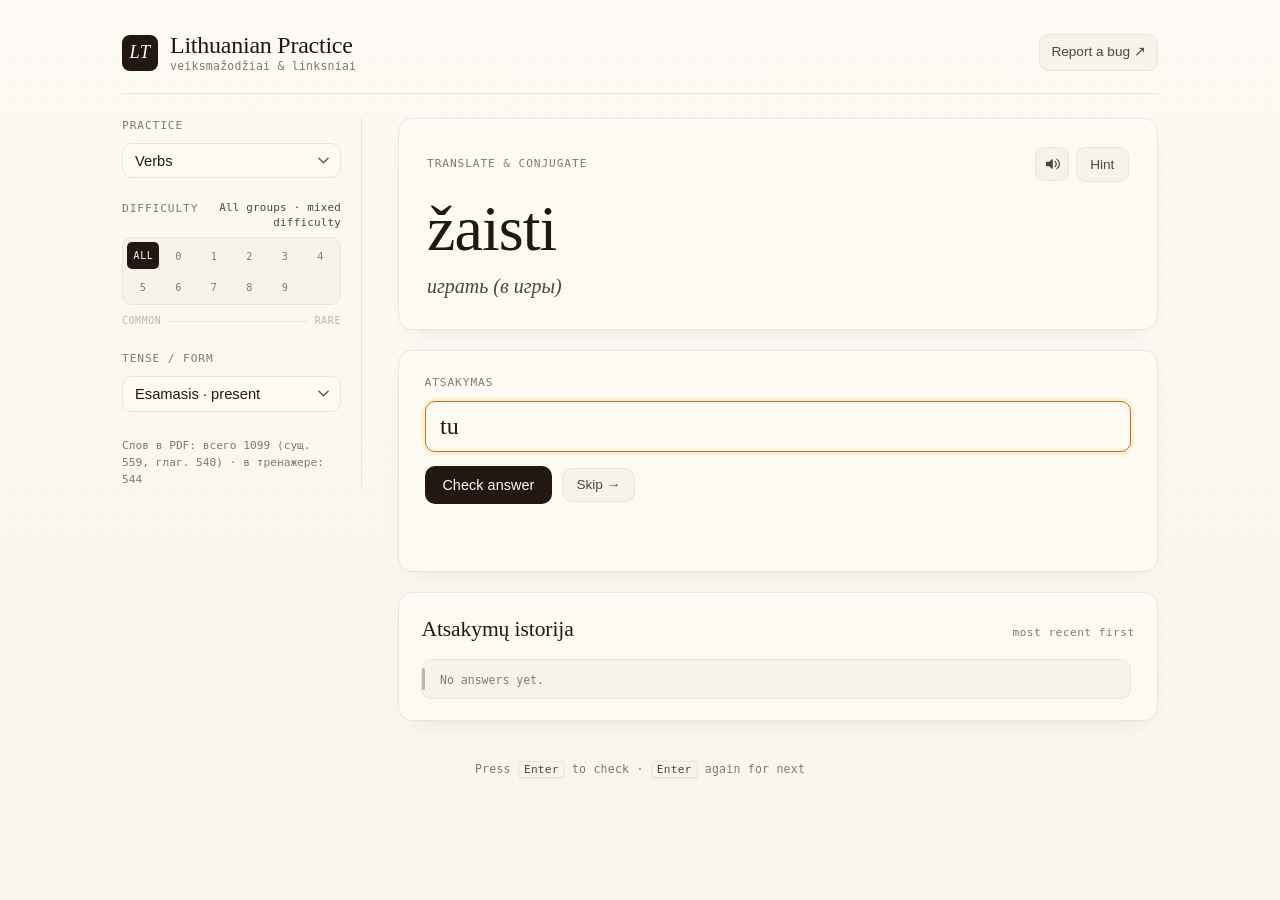
==== index.html @ 6d470cbd "Update versioning in index.html and enhance CSS layout: adjust grid properties, improve responsivene" ====
<!doctype html>
<html lang="en">
  <head>
    <meta charset="UTF-8" />
    <meta name="viewport" content="width=device-width, initial-scale=1.0" />
    <meta
      http-equiv="Content-Security-Policy"
      content="default-src 'self'; img-src 'self' data:; style-src 'self' https://fonts.googleapis.com; font-src https://fonts.gstatic.com data:; script-src 'self'; media-src 'self' https://translate.google.com https://translate.googleapis.com data: blob:; connect-src 'self' https://translate.google.com https://translate.googleapis.com; object-src 'none'; base-uri 'none'; frame-ancestors 'none';"
    />
    <meta http-equiv="Referrer-Policy" content="no-referrer" />
    <title>Lithuanian Practice</title>
    <link rel="preconnect" href="https://fonts.googleapis.com" />
    <link rel="preconnect" href="https://fonts.gstatic.com" crossorigin />
    <link
      href="https://fonts.googleapis.com/css2?family=Instrument+Serif:ital@0;1&family=Newsreader:ital,opsz,wght@0,6..72,400;0,6..72,500;1,6..72,400&family=Geist:wght@400;500;600;700&family=Geist+Mono:wght@400;500&display=swap"
      rel="stylesheet"
    />
    <link rel="stylesheet" href="styles.css?v=20260509h" />
  </head>
  <body>
    <div class="page">
      <header class="topbar">
        <div class="brand">
          <span class="brand-mark" aria-hidden="true">LT</span>
          <div class="brand-text">
            <span class="brand-title">Lithuanian Practice</span>
            <span class="brand-sub">veiksmažodžiai &amp; linksniai</span>
          </div>
        </div>
        <a
          class="ghost-link"
          href="https://github.com/ingakaspar/lithuanian-words-practice/issues/new"
          target="_blank"
          rel="noopener noreferrer"
          >Report a bug ↗</a
        >
      </header>

      <div class="layout">
        <aside class="sidebar" aria-label="Practice controls">
          <div class="control-group">
            <div class="eyebrow">Practice</div>
            <div class="seg" role="radiogroup" id="modeSeg">
              <select id="practiceMode" aria-label="Choose what to practice">
                <option value="verbs">Verbs</option>
                <option value="nouns">Nouns</option>
                <option value="pronouns">Pronouns</option>
                <option value="adjectives">Adjectives</option>
                <option value="adverbs">Adverbs</option>
                <option value="numerals">Numerals</option>
              </select>
            </div>
          </div>

          <div class="control-group freq-group">
            <div class="freq-head">
              <span class="eyebrow">Difficulty</span>
              <span id="freqHint" class="freq-hint">All groups</span>
            </div>
            <div
              id="freqChips"
              class="freq-chips"
              role="radiogroup"
              aria-label="Word frequency band"
            ></div>
            <select id="wordGroupSelect" class="visually-hidden" aria-hidden="true" tabindex="-1">
              <option value="all">All groups (0-900)</option>
            </select>
            <div class="freq-legend" aria-hidden="true">
              <span>common</span>
              <span class="freq-legend-rule"></span>
              <span>rare</span>
            </div>
          </div>

          <div id="verbControls" class="control-group">
            <label for="formSelect" class="eyebrow">Tense / form</label>
            <select id="formSelect">
              <option value="present">Esamasis · present</option>
              <option value="past">Būtasis · past</option>
              <option value="future">Būsimasis · future</option>
              <option value="usedTo">Būdavo · used to</option>
              <option value="conditional">Sąlyginis · conditional</option>
              <option value="imperative">Liepiamoji · imperative</option>
            </select>
          </div>

          <div id="nounControls" class="control-group">
            <label for="nounCaseSelect" class="eyebrow">Noun case</label>
            <select id="nounCaseSelect">
              <option value="random">All cases (random)</option>
              <option value="Genitive">Genitive · Ko? Kieno?</option>
              <option value="Dative">Dative · Kam?</option>
              <option value="Accusative">Accusative · Ką?</option>
              <option value="Instrumental">Instrumental · Kuo?</option>
              <option value="Locative">Locative · Kur?</option>
              <option value="Vocative">Vocative · Kreipinys</option>
            </select>
          </div>

          <p id="dataStats" class="stats"></p>
        </aside>

        <main class="study">
          <section class="card prompt-card" aria-live="polite">
            <div class="prompt-meta">
              <span class="eyebrow" id="promptKicker">Translate &amp; conjugate</span>
              <div class="prompt-actions">
                <button id="speakBtn" type="button" class="icon-btn" aria-label="Pronounce">
                  <svg viewBox="0 0 24 24" width="18" height="18" aria-hidden="true">
                    <path
                      d="M4 9v6h4l5 4V5L8 9H4z"
                      fill="currentColor"
                    />
                    <path
                      d="M16 8.5a4.5 4.5 0 0 1 0 7M18.5 5.5a8 8 0 0 1 0 13"
                      fill="none"
                      stroke="currentColor"
                      stroke-width="1.6"
                      stroke-linecap="round"
                    />
                  </svg>
                </button>
                <button id="hintBtn" type="button" class="ghost-btn">Hint</button>
              </div>
            </div>

            <h1 id="promptText" class="prompt-word">Kraunama…</h1>
            <p id="personText" class="prompt-translation"></p>
            <p id="nounMeta" class="prompt-context"></p>
          </section>

          <section class="card answer-card">
            <label for="answerInput" class="eyebrow">Atsakymas</label>
            <input
              id="answerInput"
              type="text"
              placeholder="Įrašyk formą"
              autocomplete="off"
              spellcheck="false"
            />
            <div class="answer-actions">
              <button id="checkBtn" type="button" class="primary-btn">Check answer</button>
              <button id="nextBtn" type="button" class="ghost-btn">Skip →</button>
            </div>
            <p id="resultText" class="result"></p>
          </section>

          <section class="card history-card">
            <header class="history-head">
              <h2>Atsakymų istorija</h2>
              <span class="history-hint">most recent first</span>
            </header>
            <div id="historyList" class="history-list" aria-live="polite"></div>
          </section>
        </main>
      </div>

      <footer class="footer">
        <span>Press <kbd>Enter</kbd> to check · <kbd>Enter</kbd> again for next</span>
      </footer>
    </div>

    <script src="app-config.js"></script>
    <script src="app.js?v=20260509f"></script>
    <script src="frequency-chips.js?v=20260509g"></script>
    <script src="tweaks.js?v=20260509b"></script>
  </body>
</html>
---- styles.css ----
/* ─────────────────────────────────────────────────────────────
   Lithuanian Practice — editorial redesign
   Palette: warm cream paper, deep ink, single amber accent.
   Type: Instrument Serif (display) · Geist (UI) · Geist Mono (meta)
   ───────────────────────────────────────────────────────────── */

* {
  box-sizing: border-box;
}

:root {
  --radius-lg: 14px;
  --radius-md: 10px;
  --radius-sm: 6px;
  --shadow-card: 0 1px 0 oklch(1 0 0 / 0.6) inset,
                 0 8px 24px -16px oklch(0.22 0.02 60 / 0.18);
  --font-ui:   "Geist", ui-sans-serif, -apple-system, "Segoe UI", sans-serif;
  --font-mono: "Geist Mono", ui-monospace, "SF Mono", Menlo, monospace;

  /* Default voice = editorial (Instrument Serif) */
  --font-display: "Instrument Serif", "Source Serif 4", Georgia, serif;
  --display-italic: italic;
  --display-weight: 400;
  --display-tracking: -0.015em;

  /* Default density = cozy */
  --d: 1;

  /* Default mood = cream */
  --paper:      oklch(0.985 0.008 85);
  --paper-2:    oklch(0.965 0.012 85);
  --paper-edge: oklch(0.92  0.012 80);
  --ink:        oklch(0.22  0.020 60);
  --ink-soft:   oklch(0.40  0.018 60);
  --ink-muted:  oklch(0.58  0.014 70);
  --ink-faint:  oklch(0.78  0.010 75);
  --amber:      oklch(0.62  0.135 55);
  --amber-ink:  oklch(0.42  0.110 50);
  --amber-wash: oklch(0.96  0.040 80);
  --clay:       oklch(0.55  0.130 30);
  --clay-wash:  oklch(0.96  0.035 35);
  --grain-dot:  oklch(0.22 0.02 60 / 0.025);
  --grain-bg-a: oklch(0.985 0.008 85);
  --grain-bg-b: oklch(0.97  0.012 80);
  --shadow-tone: oklch(0.22 0.02 60 / 0.18);
}

/* ── Mood variants ────────────────────────────────────────── */

[data-mood="midnight"] {
  --paper:      oklch(0.20  0.022 260);
  --paper-2:    oklch(0.24  0.024 260);
  --paper-edge: oklch(0.32  0.022 260);
  --ink:        oklch(0.96  0.015 85);
  --ink-soft:   oklch(0.80  0.012 85);
  --ink-muted:  oklch(0.62  0.012 80);
  --ink-faint:  oklch(0.44  0.014 260);
  --amber:      oklch(0.82  0.150 80);
  --amber-ink:  oklch(0.92  0.135 85);
  --amber-wash: oklch(0.30  0.060 80);
  --clay:       oklch(0.74  0.140 25);
  --clay-wash:  oklch(0.32  0.060 25);
  --grain-dot:  oklch(1 0 0 / 0.05);
  --grain-bg-a: oklch(0.18  0.022 260);
  --grain-bg-b: oklch(0.16  0.022 260);
  --shadow-tone: oklch(0 0 0 / 0.4);
  --shadow-card: 0 1px 0 oklch(1 0 0 / 0.04) inset,
                 0 12px 32px -16px oklch(0 0 0 / 0.5);
}

[data-mood="sage"] {
  --paper:      oklch(0.96  0.012 145);
  --paper-2:    oklch(0.94  0.018 145);
  --paper-edge: oklch(0.86  0.020 145);
  --ink:        oklch(0.26  0.025 145);
  --ink-soft:   oklch(0.42  0.022 145);
  --ink-muted:  oklch(0.55  0.018 145);
  --ink-faint:  oklch(0.74  0.014 145);
  --amber:      oklch(0.55  0.130 28);
  --amber-ink:  oklch(0.42  0.115 28);
  --amber-wash: oklch(0.93  0.040 28);
  --clay:       oklch(0.50  0.120 35);
  --clay-wash:  oklch(0.92  0.035 35);
  --grain-dot:  oklch(0.26 0.025 145 / 0.04);
  --grain-bg-a: oklch(0.96  0.012 145);
  --grain-bg-b: oklch(0.93  0.018 145);
}

/* ── Voice variants ───────────────────────────────────────── */

[data-voice="modernist"] {
  --font-display: "Geist", ui-sans-serif, sans-serif;
  --display-italic: normal;
  --display-weight: 600;
  --display-tracking: -0.04em;
}

[data-voice="antique"] {
  --font-display: "Newsreader", "Source Serif 4", Georgia, serif;
  --display-italic: italic;
  --display-weight: 500;
  --display-tracking: -0.005em;
}

/* ── Density variants ─────────────────────────────────────── */

[data-density="airy"]    { --d: 1.28; }
[data-density="cozy"]    { --d: 1; }
[data-density="compact"] { --d: 0.78; }

html, body {
  margin: 0;
  padding: 0;
}

body {
  min-height: 100vh;
  font-family: var(--font-ui);
  font-size: 16px;
  line-height: 1.5;
  color: var(--ink);
  background: var(--paper);
  /* subtle paper grain — radial dot wash, very low opacity */
  background-image:
    radial-gradient(var(--grain-dot) 1px, transparent 1px),
    linear-gradient(180deg, var(--grain-bg-a), var(--grain-bg-b));
  background-size: 18px 18px, 100% 100%;
  background-position: 0 0, 0 0;
  -webkit-font-smoothing: antialiased;
  text-rendering: optimizeLegibility;
}

.page {
  width: min(1100px, 100%);
  margin: 0 auto;
  padding: clamp(1.25rem, 2.5vw, 2.25rem) clamp(1rem, 3vw, 2rem) 3rem;
}

/* ── Topbar ───────────────────────────────────────────────── */

.topbar {
  display: flex;
  align-items: center;
  justify-content: space-between;
  gap: 1rem;
  padding-bottom: 1.25rem;
  margin-bottom: 1.5rem;
  border-bottom: 1px solid var(--paper-edge);
}

.brand {
  display: flex;
  align-items: center;
  gap: 0.75rem;
}

.brand-mark {
  width: 36px;
  height: 36px;
  display: grid;
  place-items: center;
  border-radius: 8px;
  background: var(--ink);
  color: var(--paper);
  font-family: var(--font-display);
  font-size: 1.15rem;
  font-style: italic;
  letter-spacing: 0.02em;
}

.brand-text {
  display: flex;
  flex-direction: column;
  line-height: 1.1;
}

.brand-title {
  font-family: var(--font-display);
  font-size: 1.5rem;
  letter-spacing: -0.01em;
  color: var(--ink);
}

.brand-sub {
  font-family: var(--font-mono);
  font-size: 0.72rem;
  color: var(--ink-muted);
  letter-spacing: 0.02em;
  margin-top: 2px;
}

.ghost-link {
  font-size: 0.85rem;
  color: var(--ink-soft);
  text-decoration: none;
  border: 1px solid var(--paper-edge);
  padding: 0.45rem 0.7rem;
  border-radius: var(--radius-md);
  background: var(--paper-2);
  transition: border-color 120ms ease, color 120ms ease, background 120ms ease;
}

.ghost-link:hover {
  color: var(--ink);
  border-color: var(--ink-faint);
  background: var(--paper);
}

/* ── Layout ───────────────────────────────────────────────── */

.layout {
  display: grid;
  grid-template-columns: minmax(0, 240px) minmax(0, 1fr);
  gap: calc(2.25rem * var(--d));
  align-items: start;
}

.sidebar {
  position: sticky;
  top: 1.25rem;
  display: grid;
  gap: calc(1.4rem * var(--d));
  padding-right: 1.25rem;
  border-right: 1px solid var(--paper-edge);
  min-width: 0;
  width: 100%;
  max-width: 100%;
  box-sizing: border-box;
  overflow-x: clip;
}

.study {
  display: grid;
  gap: calc(1.25rem * var(--d));
  min-width: 0;
}

/* ── Sidebar controls ─────────────────────────────────────── */

.control-group {
  display: grid;
  gap: 0.5rem;
  min-width: 0;
  max-width: 100%;
}

.eyebrow {
  font-family: var(--font-mono);
  font-size: 0.7rem;
  letter-spacing: 0.08em;
  text-transform: uppercase;
  color: var(--ink-muted);
  font-weight: 500;
}

#nounControls { display: none; }

select {
  appearance: none;
  -webkit-appearance: none;
  width: 100%;
  font-family: var(--font-ui);
  font-size: 0.92rem;
  color: var(--ink);
  background: var(--paper);
  border: 1px solid var(--paper-edge);
  border-radius: var(--radius-md);
  padding: 0.55rem 2rem 0.55rem 0.75rem;
  background-image: url("data:image/svg+xml;utf8,<svg xmlns='http://www.w3.org/2000/svg' viewBox='0 0 12 8' fill='none' stroke='%23645e54' stroke-width='1.6' stroke-linecap='round'><path d='M1 1.5l5 5 5-5'/></svg>");
  background-repeat: no-repeat;
  background-position: right 0.7rem center;
  background-size: 11px;
  transition: border-color 120ms ease, background-color 120ms ease;
}

select:hover { border-color: var(--ink-faint); }
select:focus {
  outline: none;
  border-color: var(--amber);
  box-shadow: 0 0 0 3px var(--amber-wash);
}

.stats {
  margin: 0.25rem 0 0;
  font-family: var(--font-mono);
  font-size: 0.7rem;
  line-height: 1.5;
  color: var(--ink-muted);
}

/* ── Frequency chip rail ──────────────────────────────────── */

.freq-group {
  gap: 0.45rem;
  min-width: 0;
  max-width: 100%;
}

.freq-head {
  display: flex;
  flex-wrap: wrap;
  justify-content: space-between;
  align-items: flex-start;
  gap: 0.35rem 0.5rem;
  min-width: 0;
}

.freq-hint {
  font-family: var(--font-mono);
  font-size: 0.68rem;
  color: var(--ink-soft);
  letter-spacing: 0.02em;
  text-align: right;
  flex: 1 1 8rem;
  min-width: 0;
  max-width: 100%;
  line-height: 1.35;
  white-space: normal;
}

.freq-chips {
  display: grid;
  /* 6 + 5 chips = two tidy rows for All + 0,100,…,900 */
  grid-template-columns: repeat(6, minmax(0, 1fr));
  gap: 4px;
  padding: 4px;
  max-width: 100%;
  box-sizing: border-box;
  background: var(--paper-2);
  border: 1px solid var(--paper-edge);
  border-radius: var(--radius-md);
}

.freq-chip {
  min-width: 0;
  max-width: 100%;
  font-family: var(--font-mono);
  font-size: 0.64rem;
  font-weight: 500;
  color: var(--ink-muted);
  background: transparent;
  border: 1px solid transparent;
  border-radius: 5px;
  padding: 0.4rem 0.12rem;
  text-align: center;
  cursor: pointer;
  transition: background 120ms ease, color 120ms ease;
  box-sizing: border-box;
}

.freq-chip:hover {
  color: var(--ink);
  background: var(--paper);
}

.freq-chip.active {
  background: var(--ink);
  color: var(--paper);
}

.freq-chip-all {
  padding-left: 0.35rem;
  padding-right: 0.35rem;
  font-size: 0.62rem;
  letter-spacing: 0.06em;
  text-transform: uppercase;
}

.freq-legend {
  display: grid;
  grid-template-columns: auto 1fr auto;
  align-items: center;
  gap: 0.5rem;
  margin-top: 2px;
  font-family: var(--font-mono);
  font-size: 0.62rem;
  letter-spacing: 0.06em;
  text-transform: uppercase;
  color: var(--ink-faint);
}

.freq-legend-rule {
  height: 1px;
  background: var(--paper-edge);
}

.visually-hidden {
  position: absolute !important;
  width: 1px; height: 1px;
  padding: 0; margin: -1px;
  overflow: hidden;
  clip: rect(0, 0, 0, 0);
  white-space: nowrap;
  border: 0;
}

/* ── Cards ────────────────────────────────────────────────── */

.card {
  background: var(--paper);
  border: 1px solid var(--paper-edge);
  border-radius: var(--radius-lg);
  padding: calc(1.5rem * var(--d)) calc(1.6rem * var(--d));
  box-shadow: var(--shadow-card);
}

/* ── Prompt card (the protagonist) ────────────────────────── */

.prompt-card {
  position: relative;
  padding: calc(1.75rem * var(--d)) calc(1.75rem * var(--d)) calc(1.85rem * var(--d));
}

.prompt-meta {
  display: flex;
  align-items: center;
  justify-content: space-between;
  gap: 1rem;
  margin-bottom: 0.85rem;
}

.prompt-actions {
  display: flex;
  align-items: center;
  gap: 0.4rem;
}

.prompt-word {
  font-family: var(--font-display);
  font-weight: var(--display-weight);
  font-size: clamp(2.4rem, calc(5.5vw * var(--d)), 4rem);
  line-height: 1.05;
  letter-spacing: var(--display-tracking);
  color: var(--ink);
  margin: 0;
  text-wrap: pretty;
  word-break: break-word;
}

[data-voice="antique"] .prompt-word { font-style: italic; }

.prompt-translation {
  margin: 0.65rem 0 0;
  font-family: var(--font-display);
  font-style: italic;
  font-size: 1.25rem;
  line-height: 1.35;
  color: var(--ink-soft);
}

.prompt-context {
  margin: 0.85rem 0 0;
  font-family: var(--font-mono);
  font-size: 0.78rem;
  line-height: 1.55;
  color: var(--ink-muted);
  white-space: pre-line;
  padding-top: 0.85rem;
  border-top: 1px dashed var(--paper-edge);
}

.prompt-context:empty {
  display: none;
}

/* ── Answer card ──────────────────────────────────────────── */

.answer-card {
  display: grid;
  gap: 0.7rem;
}

.answer-card label {
  margin-bottom: -0.15rem;
}

input[type="text"] {
  width: 100%;
  font-family: var(--font-display);
  font-size: 1.5rem;
  color: var(--ink);
  background: var(--paper-2);
  border: 1px solid var(--paper-edge);
  border-radius: var(--radius-md);
  padding: 0.7rem 0.9rem;
  transition: border-color 120ms ease, box-shadow 120ms ease, background 120ms ease;
}

input[type="text"]::placeholder {
  color: var(--ink-faint);
  font-style: italic;
}

input[type="text"]:focus {
  outline: none;
  border-color: var(--amber);
  background: var(--paper);
  box-shadow: 0 0 0 3px var(--amber-wash);
}

.answer-actions {
  display: flex;
  align-items: center;
  gap: 0.6rem;
  margin-top: 0.15rem;
}

/* ── Buttons ──────────────────────────────────────────────── */

button {
  font-family: var(--font-ui);
  font-size: 0.9rem;
  font-weight: 500;
  cursor: pointer;
  border: 1px solid transparent;
  border-radius: var(--radius-md);
  transition:
    background-color 120ms ease,
    border-color 120ms ease,
    color 120ms ease,
    transform 120ms ease;
}

button:active {
  transform: translateY(1px);
}

.primary-btn {
  background: var(--ink);
  color: var(--paper);
  padding: 0.62rem 1.05rem;
  letter-spacing: 0.005em;
}

.primary-btn:hover {
  background: oklch(0.32 0.025 60);
}

.ghost-btn {
  background: var(--paper-2);
  color: var(--ink-soft);
  border-color: var(--paper-edge);
  padding: 0.55rem 0.85rem;
  font-size: 0.85rem;
}

.ghost-btn:hover {
  color: var(--ink);
  border-color: var(--ink-faint);
  background: var(--paper);
}

.icon-btn {
  width: 34px;
  height: 34px;
  display: grid;
  place-items: center;
  background: var(--paper-2);
  color: var(--ink-soft);
  border: 1px solid var(--paper-edge);
  border-radius: var(--radius-md);
  padding: 0;
}

.icon-btn:hover {
  color: var(--amber-ink);
  border-color: var(--amber);
  background: var(--amber-wash);
}

/* ── Result line ──────────────────────────────────────────── */

.result {
  margin: 0.35rem 0 0;
  min-height: 1.4rem;
  font-size: 0.92rem;
  line-height: 1.5;
  font-family: var(--font-ui);
  font-weight: 500;
  color: var(--ink-muted);
}

.result:empty { display: none; }

.result.ok,
#resultText.ok {
  color: var(--amber-ink);
  background: var(--amber-wash);
  border-left: 3px solid var(--amber);
  padding: 0.65rem 0.85rem;
  border-radius: 0 var(--radius-md) var(--radius-md) 0;
}

.result.bad,
#resultText.bad {
  color: var(--clay);
  background: var(--clay-wash);
  border-left: 3px solid var(--clay);
  padding: 0.65rem 0.85rem;
  border-radius: 0 var(--radius-md) var(--radius-md) 0;
}

#resultText br + * { /* nothing — just a guard */ }

/* ── History ──────────────────────────────────────────────── */

.history-card {
  padding: 1.25rem 1.4rem 1.3rem;
}

.history-head {
  display: flex;
  align-items: baseline;
  justify-content: space-between;
  gap: 1rem;
  margin: 0 0 0.85rem;
  border: none;
  padding: 0;
}

.history-head h2 {
  margin: 0;
  font-family: var(--font-display);
  font-weight: 400;
  font-size: 1.35rem;
  color: var(--ink);
  letter-spacing: -0.005em;
}

.history-hint {
  font-family: var(--font-mono);
  font-size: 0.7rem;
  color: var(--ink-muted);
  letter-spacing: 0.04em;
}

.history-list {
  display: grid;
  gap: 0.5rem;
  max-height: 360px;
  overflow-y: auto;
  padding-right: 0.25rem;
}

.history-list::-webkit-scrollbar { width: 8px; }
.history-list::-webkit-scrollbar-thumb {
  background: var(--paper-edge);
  border-radius: 4px;
}

.history-item {
  position: relative;
  border: 1px solid var(--paper-edge);
  border-radius: var(--radius-md);
  padding: 0.6rem 0.75rem 0.6rem 1.1rem;
  background: var(--paper-2);
  font-size: 0.85rem;
  line-height: 1.4;
  color: var(--ink-soft);
}

.history-item::before {
  content: "";
  position: absolute;
  left: 0;
  top: 8px;
  bottom: 8px;
  width: 3px;
  border-radius: 3px;
  background: var(--ink-faint);
}

.history-item.correct::before { background: var(--amber); }
.history-item.wrong::before   { background: var(--clay); }

.history-item strong {
  font-family: var(--font-mono);
  font-size: 0.7rem;
  font-weight: 500;
  letter-spacing: 0.08em;
  color: var(--ink-muted);
  margin-right: 0.4rem;
}

.history-item.correct strong { color: var(--amber-ink); }
.history-item.wrong   strong { color: var(--clay); }

.history-item .meta {
  color: var(--ink-muted);
  margin-top: 2px;
  font-family: var(--font-mono);
  font-size: 0.72rem;
}

/* ── Footer ───────────────────────────────────────────────── */

.footer {
  margin-top: 2.5rem;
  text-align: center;
  font-family: var(--font-mono);
  font-size: 0.72rem;
  color: var(--ink-muted);
  letter-spacing: 0.02em;
}

.footer kbd {
  font-family: var(--font-mono);
  font-size: 0.7rem;
  background: var(--paper-2);
  border: 1px solid var(--paper-edge);
  border-bottom-width: 2px;
  border-radius: 4px;
  padding: 1px 5px;
  color: var(--ink-soft);
}

/* ── Tweaks panel ─────────────────────────────────────────── */

.tweaks-panel {
  position: fixed;
  bottom: 1rem;
  right: 1rem;
  width: 300px;
  background: var(--paper);
  border: 1px solid var(--paper-edge);
  border-radius: var(--radius-lg);
  box-shadow: 0 24px 60px -24px var(--shadow-tone),
              0 1px 0 oklch(1 0 0 / 0.5) inset;
  z-index: 60;
  overflow: hidden;
  font-family: var(--font-ui);
  color: var(--ink);
}

.tweaks-panel[hidden] { display: none; }

.tweaks-head {
  display: flex;
  align-items: center;
  justify-content: space-between;
  padding: 0.7rem 0.95rem;
  border-bottom: 1px solid var(--paper-edge);
  background: var(--paper-2);
}

.tweaks-titlewrap { display: flex; flex-direction: column; line-height: 1.1; gap: 1px; }
.tweaks-title {
  font-family: var(--font-display);
  font-style: var(--display-italic);
  font-size: 1.2rem;
  letter-spacing: -0.005em;
}
.tweaks-eyebrow {
  font-family: var(--font-mono);
  font-size: 0.65rem;
  text-transform: uppercase;
  letter-spacing: 0.08em;
  color: var(--ink-muted);
}

.tweaks-close {
  background: transparent;
  border: none;
  color: var(--ink-muted);
  font-size: 1.4rem;
  line-height: 1;
  cursor: pointer;
  padding: 0 0.35rem;
  border-radius: 6px;
}
.tweaks-close:hover { color: var(--ink); background: var(--paper); }

.tweaks-body {
  padding: 0.9rem;
  display: grid;
  gap: 0.95rem;
}

.tweaks-section { display: grid; gap: 0.4rem; }

.tweaks-section-head {
  display: flex;
  align-items: baseline;
  justify-content: space-between;
  gap: 0.5rem;
}
.tweaks-label {
  font-family: var(--font-mono);
  font-size: 0.7rem;
  letter-spacing: 0.08em;
  text-transform: uppercase;
  color: var(--ink-muted);
  font-weight: 500;
}
.tweaks-sub {
  font-family: var(--font-mono);
  font-size: 0.62rem;
  letter-spacing: 0.04em;
  color: var(--ink-faint);
}

.tweaks-row {
  display: grid;
  grid-template-columns: 1fr 1fr 1fr;
  gap: 4px;
  padding: 4px;
  background: var(--paper-2);
  border: 1px solid var(--paper-edge);
  border-radius: 9px;
}

.tweaks-opt {
  background: transparent;
  border: 1px solid transparent;
  border-radius: 6px;
  padding: 0.55rem 0.35rem;
  cursor: pointer;
  display: grid;
  justify-items: center;
  gap: 5px;
  color: var(--ink-soft);
  transition: background 120ms ease, color 120ms ease;
}
.tweaks-opt:hover { background: var(--paper); color: var(--ink); }
.tweaks-opt.active { background: var(--ink); color: var(--paper); }
.tweaks-opt.active .lbl { color: var(--paper); }

.tweaks-opt .sw {
  width: 18px; height: 18px;
  border-radius: 50%;
  border: 1px solid oklch(0 0 0 / 0.08);
  display: block;
}
.tweaks-opt .preview {
  font-size: 1.15rem;
  line-height: 1;
  display: block;
  height: 18px;
}
.tweaks-opt .ico {
  font-family: var(--font-mono);
  font-size: 0.95rem;
  line-height: 1;
  height: 18px;
  display: block;
}
.tweaks-opt .lbl {
  font-size: 0.72rem;
  font-weight: 500;
  letter-spacing: 0.01em;
  color: var(--ink-muted);
}
.tweaks-opt:hover .lbl { color: var(--ink); }

@media (max-width: 520px) {
  .tweaks-panel { left: 1rem; right: 1rem; width: auto; }
}

/* ── Responsive ───────────────────────────────────────────── */

@media (max-width: 860px) {
  .layout {
    grid-template-columns: 1fr;
    gap: 1.5rem;
  }
  .sidebar {
    position: static;
    grid-template-columns: 1fr 1fr;
    grid-auto-flow: row;
    display: grid;
    padding-right: 0;
    border-right: none;
    border-bottom: 1px solid var(--paper-edge);
    padding-bottom: 1.25rem;
  }
  .stats { grid-column: 1 / -1; }
  .prompt-word { font-size: clamp(2.2rem, 9vw, 3rem); }
}

@media (max-width: 520px) {
  .sidebar { grid-template-columns: 1fr; }
  .topbar { flex-wrap: wrap; gap: 0.75rem; }
  .card { padding: 1.25rem 1.15rem; }
  .prompt-card { padding: 1.4rem 1.25rem 1.5rem; }
  .answer-actions { flex-wrap: wrap; }
}
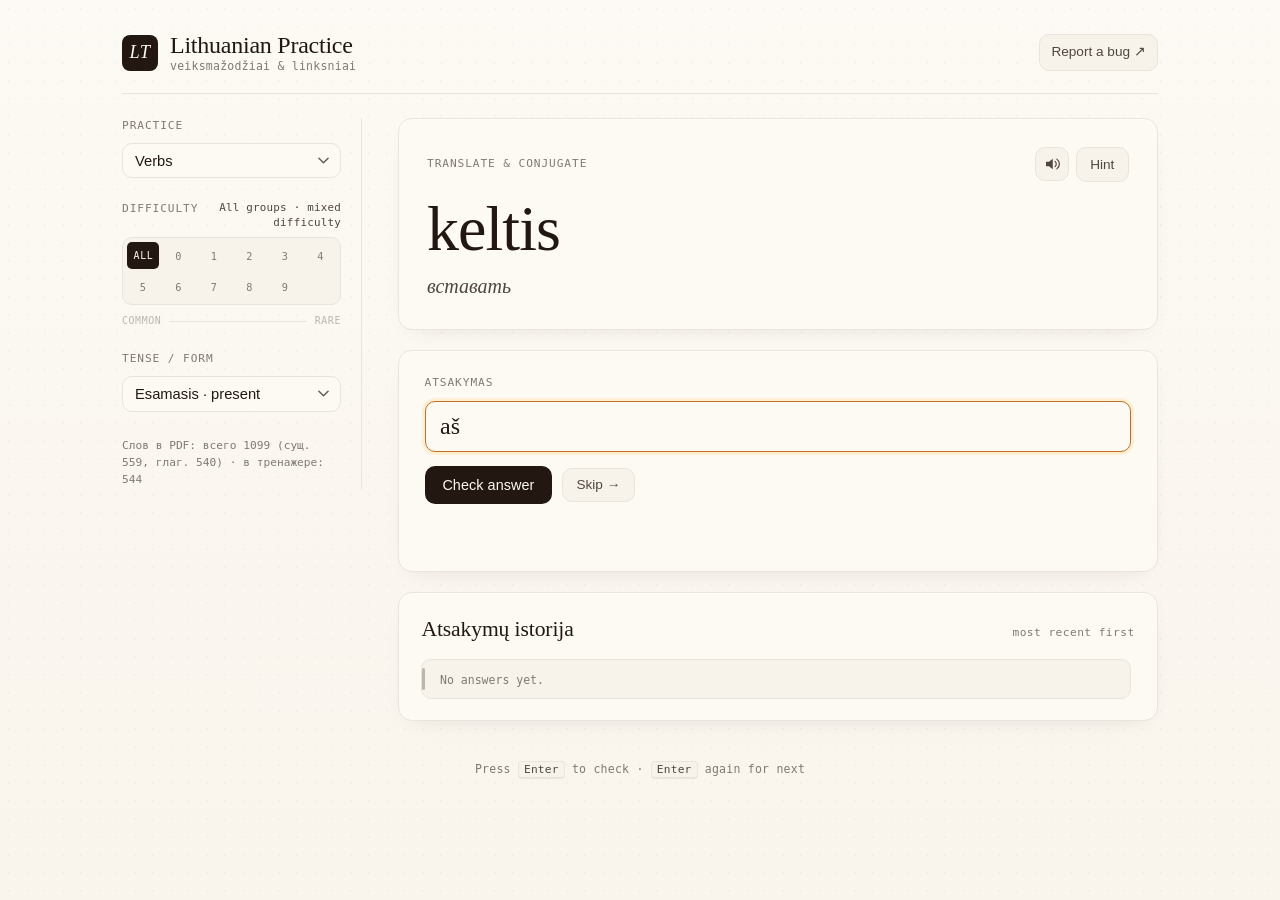
==== commit 4d3f155e: "Implement check button functionality: replace direct answer checking with a new handler that checks " ====
--- a/index.html
+++ b/index.html
@@ -162,7 +162,7 @@
     </div>
 
     <script src="app-config.js"></script>
-    <script src="app.js?v=20260509f"></script>
+    <script src="app.js?v=20260509i"></script>
     <script src="frequency-chips.js?v=20260509g"></script>
     <script src="tweaks.js?v=20260509b"></script>
   </body>
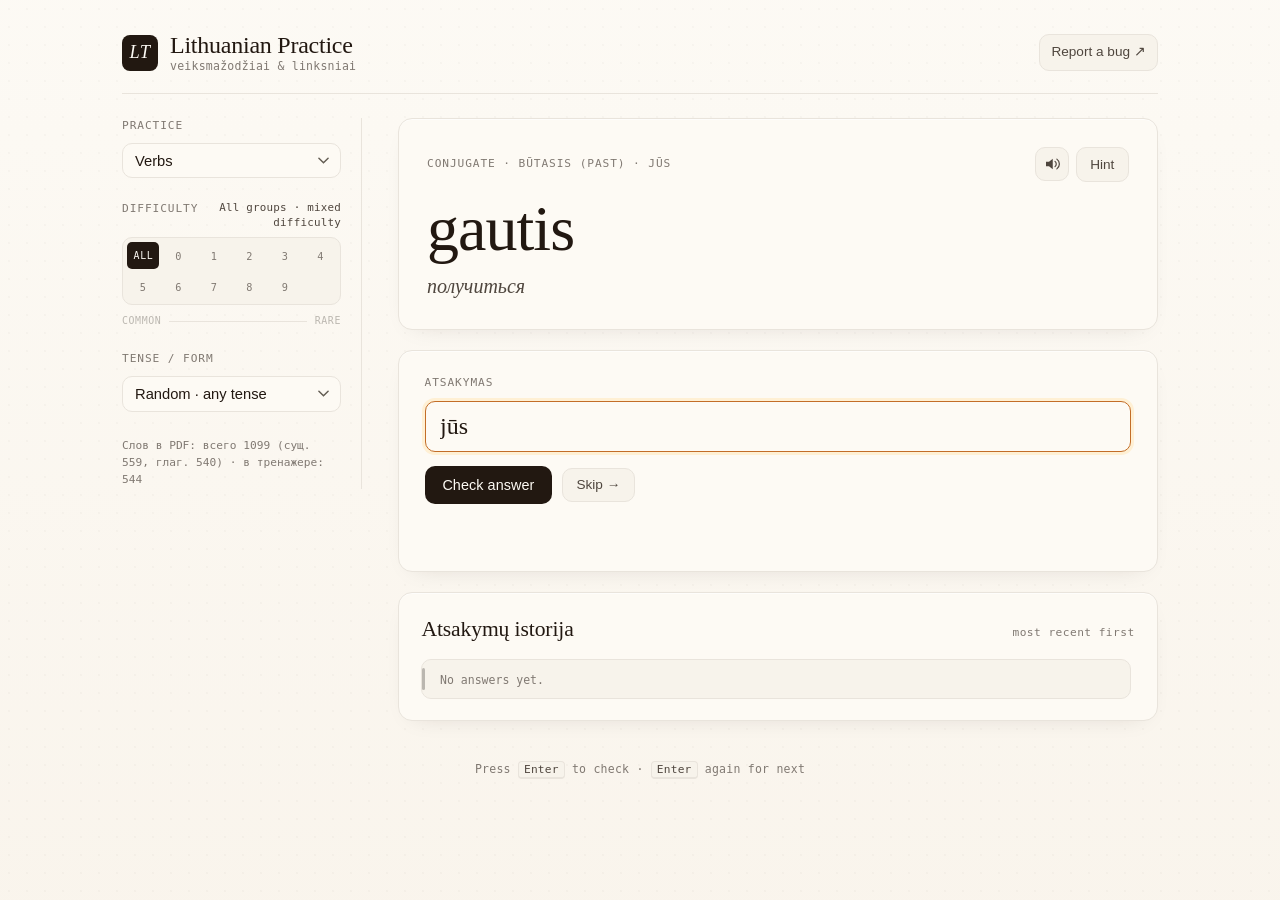
==== commit 7c147c48: "Enhance verb and noun question functionality: Introduce a prompt kicker for displaying current task " ====
--- a/index.html
+++ b/index.html
@@ -76,6 +76,7 @@
           <div id="verbControls" class="control-group">
             <label for="formSelect" class="eyebrow">Tense / form</label>
             <select id="formSelect">
+              <option value="random">Random · any tense</option>
               <option value="present">Esamasis · present</option>
               <option value="past">Būtasis · past</option>
               <option value="future">Būsimasis · future</option>
@@ -162,7 +163,7 @@
     </div>
 
     <script src="app-config.js"></script>
-    <script src="app.js?v=20260509i"></script>
+    <script src="app.js?v=20260509j"></script>
     <script src="frequency-chips.js?v=20260509g"></script>
     <script src="tweaks.js?v=20260509b"></script>
   </body>
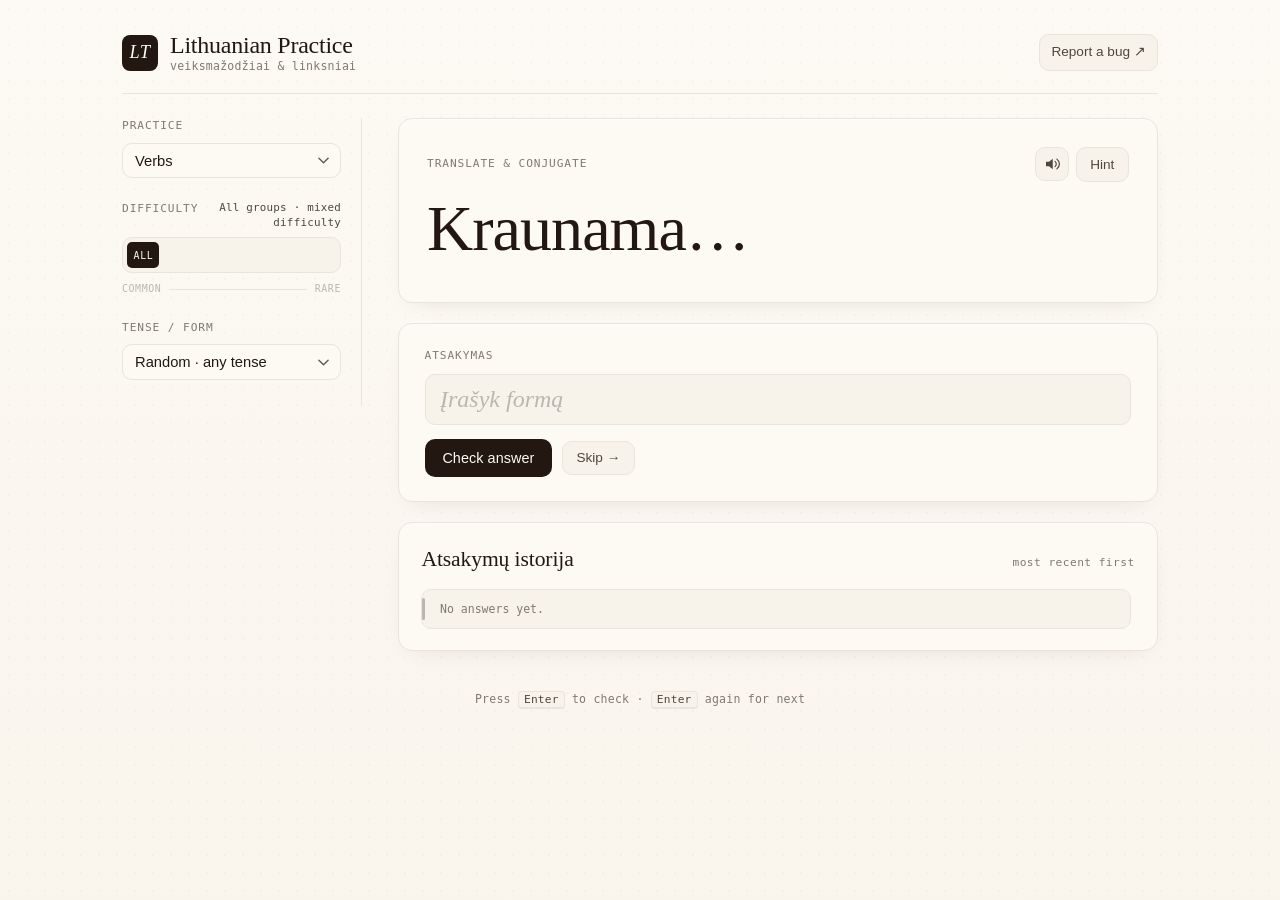
==== commit 96918bc7: "Add answer drill metadata display for verb and noun questions: Introduce new functions to render con" ====
--- a/index.html
+++ b/index.html
@@ -15,7 +15,7 @@
       href="https://fonts.googleapis.com/css2?family=Instrument+Serif:ital@0;1&family=Newsreader:ital,opsz,wght@0,6..72,400;0,6..72,500;1,6..72,400&family=Geist:wght@400;500;600;700&family=Geist+Mono:wght@400;500&display=swap"
       rel="stylesheet"
     />
-    <link rel="stylesheet" href="styles.css?v=20260509h" />
+    <link rel="stylesheet" href="styles.css?v=20260509i" />
   </head>
   <body>
     <div class="page">
@@ -133,6 +133,7 @@
 
           <section class="card answer-card">
             <label for="answerInput" class="eyebrow">Atsakymas</label>
+            <p id="answerDrillMeta" class="answer-drill-meta"></p>
             <input
               id="answerInput"
               type="text"
@@ -163,7 +164,7 @@
     </div>
 
     <script src="app-config.js"></script>
-    <script src="app.js?v=20260509j"></script>
+    <script src="app.js?v=20260509l"></script>
     <script src="frequency-chips.js?v=20260509g"></script>
     <script src="tweaks.js?v=20260509b"></script>
   </body>
--- a/styles.css
+++ b/styles.css
@@ -474,6 +474,40 @@
   margin-bottom: -0.15rem;
 }
 
+.answer-drill-meta {
+  margin: -0.1rem 0 0;
+  font-family: var(--font-ui);
+  font-size: 0.88rem;
+  line-height: 1.45;
+  letter-spacing: 0.01em;
+}
+
+.answer-drill-meta:empty {
+  display: none;
+}
+
+.answer-drill-tense {
+  color: var(--ink-muted);
+  font-weight: 500;
+}
+
+.answer-drill-person {
+  color: var(--ink-faint);
+  font-weight: 500;
+}
+
+.answer-drill-lemma {
+  color: var(--ink-faint);
+  font-style: var(--display-italic);
+  font-family: var(--font-display);
+  font-weight: var(--display-weight);
+}
+
+.answer-drill-sep {
+  color: var(--ink-faint);
+  opacity: 0.45;
+}
+
 input[type="text"] {
   width: 100%;
   font-family: var(--font-display);
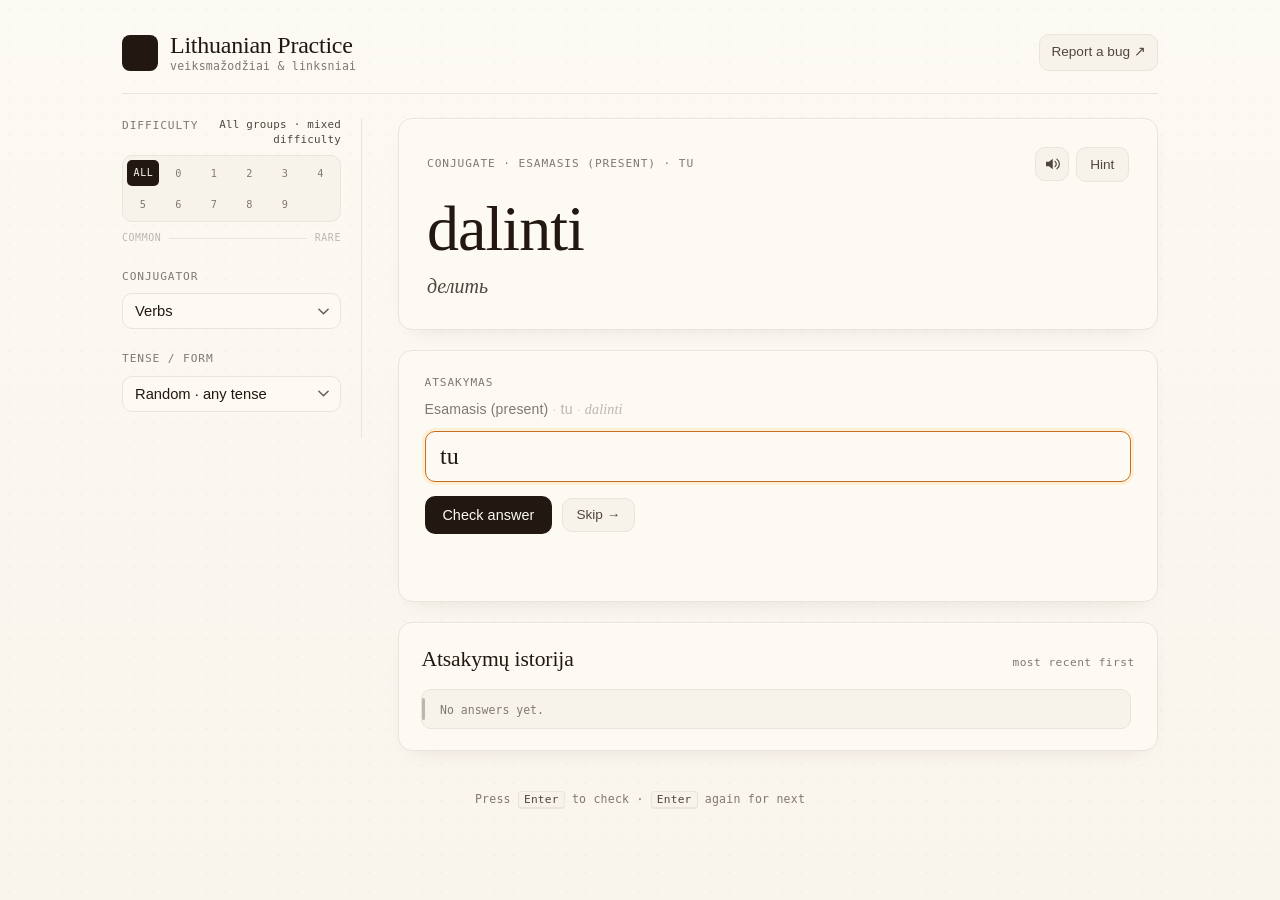
==== commit 278435ad: "Refactor group selection functionality in Lithuanian practice app: Update getSelectedGroup to getSel" ====
--- a/index.html
+++ b/index.html
@@ -12,16 +12,16 @@
     <link rel="preconnect" href="https://fonts.googleapis.com" />
     <link rel="preconnect" href="https://fonts.gstatic.com" crossorigin />
     <link
-      href="https://fonts.googleapis.com/css2?family=Instrument+Serif:ital@0;1&family=Newsreader:ital,opsz,wght@0,6..72,400;0,6..72,500;1,6..72,400&family=Geist:wght@400;500;600;700&family=Geist+Mono:wght@400;500&display=swap"
+      href="https://fonts.googleapis.com/css2?family=Spectral:ital,wght@0,400;0,500;0,600;1,400;1,500&family=DM+Serif+Display:ital@0;1&family=Bricolage+Grotesque:opsz,wght@10..48,400;10..48,500;10..48,600;10..48,700&family=IBM+Plex+Sans:wght@400;500;600&family=JetBrains+Mono:wght@400;500;600&display=swap"
       rel="stylesheet"
     />
-    <link rel="stylesheet" href="styles.css?v=20260509i" />
+    <link rel="stylesheet" href="styles.css?v=20260511a" />
   </head>
   <body>
     <div class="page">
       <header class="topbar">
         <div class="brand">
-          <span class="brand-mark" aria-hidden="true">LT</span>
+          <span class="brand-mark" role="img" aria-label="Lithuanian flag"><span></span><span></span><span></span></span>
           <div class="brand-text">
             <span class="brand-title">Lithuanian Practice</span>
             <span class="brand-sub">veiksmažodžiai &amp; linksniai</span>
@@ -38,8 +38,30 @@
 
       <div class="layout">
         <aside class="sidebar" aria-label="Practice controls">
+          <div class="control-group freq-group">
+            <div class="freq-head">
+              <span class="eyebrow">Difficulty</span>
+              <span id="freqHint" class="freq-hint">All groups</span>
+            </div>
+            <div
+              id="freqChips"
+              class="freq-chips"
+              role="group"
+              aria-label="Word frequency band"
+              data-all="true"
+            ></div>
+            <select id="wordGroupSelect" class="visually-hidden" aria-hidden="true" tabindex="-1" multiple>
+              <option value="all" selected>All groups (0-900)</option>
+            </select>
+            <div class="freq-legend" aria-hidden="true">
+              <span>common</span>
+              <span class="freq-legend-rule"></span>
+              <span>rare</span>
+            </div>
+          </div>
+
           <div class="control-group">
-            <div class="eyebrow">Practice</div>
+            <div class="eyebrow">Conjugator</div>
             <div class="seg" role="radiogroup" id="modeSeg">
               <select id="practiceMode" aria-label="Choose what to practice">
                 <option value="verbs">Verbs</option>
@@ -49,27 +71,6 @@
                 <option value="adverbs">Adverbs</option>
                 <option value="numerals">Numerals</option>
               </select>
-            </div>
-          </div>
-
-          <div class="control-group freq-group">
-            <div class="freq-head">
-              <span class="eyebrow">Difficulty</span>
-              <span id="freqHint" class="freq-hint">All groups</span>
-            </div>
-            <div
-              id="freqChips"
-              class="freq-chips"
-              role="radiogroup"
-              aria-label="Word frequency band"
-            ></div>
-            <select id="wordGroupSelect" class="visually-hidden" aria-hidden="true" tabindex="-1">
-              <option value="all">All groups (0-900)</option>
-            </select>
-            <div class="freq-legend" aria-hidden="true">
-              <span>common</span>
-              <span class="freq-legend-rule"></span>
-              <span>rare</span>
             </div>
           </div>
 
@@ -164,8 +165,8 @@
     </div>
 
     <script src="app-config.js"></script>
-    <script src="app.js?v=20260509l"></script>
-    <script src="frequency-chips.js?v=20260509g"></script>
-    <script src="tweaks.js?v=20260509b"></script>
+    <script src="app.js?v=20260511a"></script>
+    <script src="frequency-chips.js?v=20260511a"></script>
+    <script src="tweaks.js?v=20260511a"></script>
   </body>
 </html>
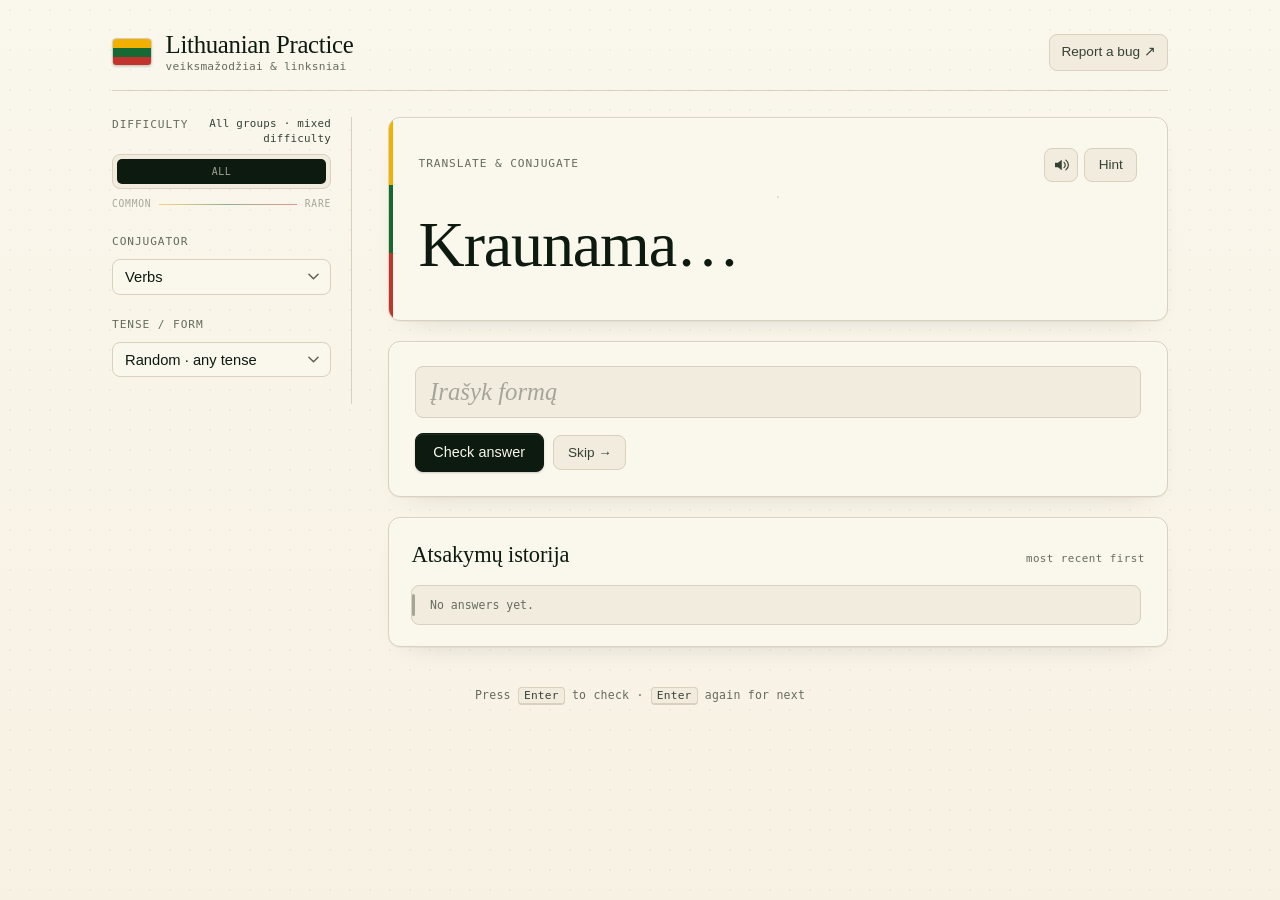
==== commit 9d8f2495: "Add .gitignore and implement pronouns functionality: Create .gitignore to exclude unnecessary files," ====
--- a/index.html
+++ b/index.html
@@ -5,7 +5,7 @@
     <meta name="viewport" content="width=device-width, initial-scale=1.0" />
     <meta
       http-equiv="Content-Security-Policy"
-      content="default-src 'self'; img-src 'self' data:; style-src 'self' https://fonts.googleapis.com; font-src https://fonts.gstatic.com data:; script-src 'self'; media-src 'self' https://translate.google.com https://translate.googleapis.com data: blob:; connect-src 'self' https://translate.google.com https://translate.googleapis.com; object-src 'none'; base-uri 'none'; frame-ancestors 'none';"
+      content="default-src 'self'; img-src 'self' data: https:; style-src 'self' https://fonts.googleapis.com; font-src https://fonts.gstatic.com data:; script-src 'self'; media-src 'self' https://translate.google.com https://translate.googleapis.com data: blob:; connect-src 'self' https://translate.google.com https://translate.googleapis.com https://www.googleapis.com https://commons.wikimedia.org; object-src 'none'; base-uri 'none'; frame-ancestors 'none';"
     />
     <meta http-equiv="Referrer-Policy" content="no-referrer" />
     <title>Lithuanian Practice</title>
@@ -15,7 +15,7 @@
       href="https://fonts.googleapis.com/css2?family=Spectral:ital,wght@0,400;0,500;0,600;1,400;1,500&family=DM+Serif+Display:ital@0;1&family=Bricolage+Grotesque:opsz,wght@10..48,400;10..48,500;10..48,600;10..48,700&family=IBM+Plex+Sans:wght@400;500;600&family=JetBrains+Mono:wght@400;500;600&display=swap"
       rel="stylesheet"
     />
-    <link rel="stylesheet" href="styles.css?v=20260511a" />
+    <link rel="stylesheet" href="styles.css?v=20260513b" />
   </head>
   <body>
     <div class="page">
@@ -66,7 +66,7 @@
               <select id="practiceMode" aria-label="Choose what to practice">
                 <option value="verbs">Verbs</option>
                 <option value="nouns">Nouns</option>
-                <option value="pronouns">Pronouns</option>
+                <option value="pronouns">Pronouns · Местоимения</option>
                 <option value="adjectives">Adjectives</option>
                 <option value="adverbs">Adverbs</option>
                 <option value="numerals">Numerals</option>
@@ -127,21 +127,27 @@
               </div>
             </div>
 
+            <figure id="wordImageWrap" class="word-image-wrap" hidden>
+              <img id="wordImage" alt="" decoding="async" loading="lazy" />
+            </figure>
+
             <h1 id="promptText" class="prompt-word">Kraunama…</h1>
             <p id="personText" class="prompt-translation"></p>
             <p id="nounMeta" class="prompt-context"></p>
           </section>
 
           <section class="card answer-card">
-            <label for="answerInput" class="eyebrow">Atsakymas</label>
-            <p id="answerDrillMeta" class="answer-drill-meta"></p>
-            <input
-              id="answerInput"
-              type="text"
-              placeholder="Įrašyk formą"
-              autocomplete="off"
-              spellcheck="false"
-            />
+            <div class="answer-field" id="answerField" role="group" aria-label="Answer">
+              <span id="answerNumTag" class="answer-num-tag" hidden aria-hidden="true"></span>
+              <input
+                id="answerInput"
+                type="text"
+                placeholder="Įrašyk formą"
+                aria-label="Answer"
+                autocomplete="off"
+                spellcheck="false"
+              />
+            </div>
             <div class="answer-actions">
               <button id="checkBtn" type="button" class="primary-btn">Check answer</button>
               <button id="nextBtn" type="button" class="ghost-btn">Skip →</button>
@@ -165,7 +171,7 @@
     </div>
 
     <script src="app-config.js"></script>
-    <script src="app.js?v=20260511a"></script>
+    <script src="app.js?v=20260513b"></script>
     <script src="frequency-chips.js?v=20260511a"></script>
     <script src="tweaks.js?v=20260511a"></script>
   </body>
--- a/styles.css
+++ b/styles.css
@@ -1,6 +1,8 @@
 /* ─────────────────────────────────────────────────────────────
-   Lithuanian Practice — editorial redesign
-   Palette: warm cream paper, deep ink, single amber accent.
+   Lithuanian Practice — Vilnius edition
+   Inspired by the Lithuanian flag: saffron · forest · crimson.
+   Palette: warm bone paper, deep forest-ink, saffron primary,
+            crimson for errors, forest green for correctness.
    Type: Instrument Serif (display) · Geist (UI) · Geist Mono (meta)
    ───────────────────────────────────────────────────────────── */
 
@@ -9,104 +11,118 @@
 }
 
 :root {
-  --radius-lg: 14px;
-  --radius-md: 10px;
-  --radius-sm: 6px;
+  --radius-lg: 12px;
+  --radius-md: 8px;
+  --radius-sm: 4px;
   --shadow-card: 0 1px 0 oklch(1 0 0 / 0.6) inset,
-                 0 8px 24px -16px oklch(0.22 0.02 60 / 0.18);
-  --font-ui:   "Geist", ui-sans-serif, -apple-system, "Segoe UI", sans-serif;
-  --font-mono: "Geist Mono", ui-monospace, "SF Mono", Menlo, monospace;
-
-  /* Default voice = editorial (Instrument Serif) */
-  --font-display: "Instrument Serif", "Source Serif 4", Georgia, serif;
+                 0 1px 0 oklch(0.18 0.025 145 / 0.04),
+                 0 12px 28px -20px oklch(0.18 0.025 145 / 0.20);
+  --font-ui:   "IBM Plex Sans", ui-sans-serif, -apple-system, "Segoe UI", sans-serif;
+  --font-mono: "JetBrains Mono", ui-monospace, "SF Mono", Menlo, monospace;
+
+  --font-display: "Spectral", "Source Serif 4", Georgia, serif;
+  --display-italic: italic;
+  --display-weight: 500;
+  --display-tracking: -0.018em;
+
+  --d: 1;
+
+  --paper:      oklch(0.975 0.014 92);
+  --paper-2:    oklch(0.945 0.020 88);
+  --paper-edge: oklch(0.86  0.026 85);
+  --rule:       oklch(0.78  0.030 80);
+
+  --ink:        oklch(0.20  0.030 150);
+  --ink-soft:   oklch(0.36  0.025 145);
+  --ink-muted:  oklch(0.52  0.022 130);
+  --ink-faint:  oklch(0.72  0.018 110);
+
+  --saffron:        oklch(0.80  0.165 82);
+  --saffron-deep:   oklch(0.68  0.165 75);
+  --saffron-ink:    oklch(0.42  0.130 70);
+  --saffron-wash:   oklch(0.94  0.060 85);
+  --forest:         oklch(0.46  0.115 150);
+  --forest-deep:    oklch(0.34  0.095 150);
+  --forest-wash:    oklch(0.93  0.045 150);
+  --crimson:        oklch(0.54  0.180 28);
+  --crimson-deep:   oklch(0.44  0.165 28);
+  --crimson-wash:   oklch(0.94  0.055 28);
+
+  --amber:      var(--saffron);
+  --amber-ink:  var(--saffron-ink);
+  --amber-wash: var(--saffron-wash);
+  --clay:       var(--crimson);
+  --clay-wash:  var(--crimson-wash);
+
+  --grain-dot:  oklch(0.20 0.030 150 / 0.035);
+  --grain-bg-a: oklch(0.975 0.014 92);
+  --grain-bg-b: oklch(0.96  0.020 88);
+  --shadow-tone: oklch(0.18 0.025 145 / 0.20);
+}
+
+[data-mood="midnight"] {
+  --paper:      oklch(0.18  0.022 240);
+  --paper-2:    oklch(0.22  0.024 240);
+  --paper-edge: oklch(0.32  0.024 240);
+  --rule:       oklch(0.40  0.026 240);
+  --ink:        oklch(0.96  0.012 90);
+  --ink-soft:   oklch(0.80  0.014 90);
+  --ink-muted:  oklch(0.62  0.014 90);
+  --ink-faint:  oklch(0.46  0.018 240);
+  --saffron:        oklch(0.84  0.155 82);
+  --saffron-deep:   oklch(0.74  0.160 78);
+  --saffron-ink:    oklch(0.92  0.140 85);
+  --saffron-wash:   oklch(0.30  0.075 80);
+  --forest:         oklch(0.74  0.135 148);
+  --forest-deep:    oklch(0.62  0.140 148);
+  --forest-wash:    oklch(0.30  0.075 148);
+  --crimson:        oklch(0.72  0.170 28);
+  --crimson-deep:   oklch(0.58  0.180 28);
+  --crimson-wash:   oklch(0.30  0.080 28);
+  --grain-dot:  oklch(1 0 0 / 0.05);
+  --grain-bg-a: oklch(0.16  0.022 240);
+  --grain-bg-b: oklch(0.14  0.022 240);
+  --shadow-tone: oklch(0 0 0 / 0.45);
+  --shadow-card: 0 1px 0 oklch(1 0 0 / 0.04) inset,
+                 0 14px 36px -18px oklch(0 0 0 / 0.55);
+}
+
+[data-mood="linen"] {
+  --paper:      oklch(0.985 0.004 80);
+  --paper-2:    oklch(0.965 0.006 80);
+  --paper-edge: oklch(0.88  0.008 80);
+  --rule:       oklch(0.80  0.010 80);
+  --ink:        oklch(0.18  0.010 80);
+  --ink-soft:   oklch(0.36  0.010 80);
+  --ink-muted:  oklch(0.55  0.010 80);
+  --ink-faint:  oklch(0.74  0.008 80);
+  --saffron:        oklch(0.78  0.150 82);
+  --saffron-deep:   oklch(0.66  0.155 78);
+  --saffron-ink:    oklch(0.42  0.120 70);
+  --saffron-wash:   oklch(0.95  0.050 85);
+  --forest:         oklch(0.46  0.115 150);
+  --forest-wash:    oklch(0.94  0.040 150);
+  --crimson:        oklch(0.54  0.175 28);
+  --crimson-wash:   oklch(0.95  0.050 28);
+}
+
+[data-voice="modernist"] {
+  --font-display: "Bricolage Grotesque", ui-sans-serif, sans-serif;
+  --display-italic: normal;
+  --display-weight: 700;
+  --display-tracking: -0.035em;
+}
+
+[data-voice="antique"] {
+  --font-display: "DM Serif Display", "Source Serif 4", Georgia, serif;
   --display-italic: italic;
   --display-weight: 400;
-  --display-tracking: -0.015em;
-
-  /* Default density = cozy */
-  --d: 1;
-
-  /* Default mood = cream */
-  --paper:      oklch(0.985 0.008 85);
-  --paper-2:    oklch(0.965 0.012 85);
-  --paper-edge: oklch(0.92  0.012 80);
-  --ink:        oklch(0.22  0.020 60);
-  --ink-soft:   oklch(0.40  0.018 60);
-  --ink-muted:  oklch(0.58  0.014 70);
-  --ink-faint:  oklch(0.78  0.010 75);
-  --amber:      oklch(0.62  0.135 55);
-  --amber-ink:  oklch(0.42  0.110 50);
-  --amber-wash: oklch(0.96  0.040 80);
-  --clay:       oklch(0.55  0.130 30);
-  --clay-wash:  oklch(0.96  0.035 35);
-  --grain-dot:  oklch(0.22 0.02 60 / 0.025);
-  --grain-bg-a: oklch(0.985 0.008 85);
-  --grain-bg-b: oklch(0.97  0.012 80);
-  --shadow-tone: oklch(0.22 0.02 60 / 0.18);
-}
-
-/* ── Mood variants ────────────────────────────────────────── */
-
-[data-mood="midnight"] {
-  --paper:      oklch(0.20  0.022 260);
-  --paper-2:    oklch(0.24  0.024 260);
-  --paper-edge: oklch(0.32  0.022 260);
-  --ink:        oklch(0.96  0.015 85);
-  --ink-soft:   oklch(0.80  0.012 85);
-  --ink-muted:  oklch(0.62  0.012 80);
-  --ink-faint:  oklch(0.44  0.014 260);
-  --amber:      oklch(0.82  0.150 80);
-  --amber-ink:  oklch(0.92  0.135 85);
-  --amber-wash: oklch(0.30  0.060 80);
-  --clay:       oklch(0.74  0.140 25);
-  --clay-wash:  oklch(0.32  0.060 25);
-  --grain-dot:  oklch(1 0 0 / 0.05);
-  --grain-bg-a: oklch(0.18  0.022 260);
-  --grain-bg-b: oklch(0.16  0.022 260);
-  --shadow-tone: oklch(0 0 0 / 0.4);
-  --shadow-card: 0 1px 0 oklch(1 0 0 / 0.04) inset,
-                 0 12px 32px -16px oklch(0 0 0 / 0.5);
-}
-
-[data-mood="sage"] {
-  --paper:      oklch(0.96  0.012 145);
-  --paper-2:    oklch(0.94  0.018 145);
-  --paper-edge: oklch(0.86  0.020 145);
-  --ink:        oklch(0.26  0.025 145);
-  --ink-soft:   oklch(0.42  0.022 145);
-  --ink-muted:  oklch(0.55  0.018 145);
-  --ink-faint:  oklch(0.74  0.014 145);
-  --amber:      oklch(0.55  0.130 28);
-  --amber-ink:  oklch(0.42  0.115 28);
-  --amber-wash: oklch(0.93  0.040 28);
-  --clay:       oklch(0.50  0.120 35);
-  --clay-wash:  oklch(0.92  0.035 35);
-  --grain-dot:  oklch(0.26 0.025 145 / 0.04);
-  --grain-bg-a: oklch(0.96  0.012 145);
-  --grain-bg-b: oklch(0.93  0.018 145);
-}
-
-/* ── Voice variants ───────────────────────────────────────── */
-
-[data-voice="modernist"] {
-  --font-display: "Geist", ui-sans-serif, sans-serif;
-  --display-italic: normal;
-  --display-weight: 600;
-  --display-tracking: -0.04em;
-}
-
-[data-voice="antique"] {
-  --font-display: "Newsreader", "Source Serif 4", Georgia, serif;
-  --display-italic: italic;
-  --display-weight: 500;
-  --display-tracking: -0.005em;
-}
-
-/* ── Density variants ─────────────────────────────────────── */
-
-[data-density="airy"]    { --d: 1.28; }
+  --display-tracking: -0.01em;
+}
+
+[data-density="airy"]    { --d: 1.24; }
 [data-density="cozy"]    { --d: 1; }
-[data-density="compact"] { --d: 0.78; }
+[data-density="compact"] { --d: 0.82; }
 
 html, body {
   margin: 0;
@@ -120,18 +136,17 @@
   line-height: 1.5;
   color: var(--ink);
   background: var(--paper);
-  /* subtle paper grain — radial dot wash, very low opacity */
   background-image:
     radial-gradient(var(--grain-dot) 1px, transparent 1px),
     linear-gradient(180deg, var(--grain-bg-a), var(--grain-bg-b));
-  background-size: 18px 18px, 100% 100%;
+  background-size: 20px 20px, 100% 100%;
   background-position: 0 0, 0 0;
   -webkit-font-smoothing: antialiased;
   text-rendering: optimizeLegibility;
 }
 
 .page {
-  width: min(1100px, 100%);
+  width: min(1120px, 100%);
   margin: 0 auto;
   padding: clamp(1.25rem, 2.5vw, 2.25rem) clamp(1rem, 3vw, 2rem) 3rem;
 }
@@ -143,50 +158,59 @@
   align-items: center;
   justify-content: space-between;
   gap: 1rem;
-  padding-bottom: 1.25rem;
-  margin-bottom: 1.5rem;
+  padding-bottom: 1.1rem;
+  margin-bottom: 1.6rem;
   border-bottom: 1px solid var(--paper-edge);
 }
 
 .brand {
   display: flex;
   align-items: center;
-  gap: 0.75rem;
+  gap: 0.85rem;
 }
 
 .brand-mark {
-  width: 36px;
-  height: 36px;
-  display: grid;
-  place-items: center;
-  border-radius: 8px;
-  background: var(--ink);
-  color: var(--paper);
-  font-family: var(--font-display);
-  font-size: 1.15rem;
-  font-style: italic;
-  letter-spacing: 0.02em;
-}
+  width: 40px;
+  height: 28px;
+  display: flex;
+  flex-direction: column;
+  border-radius: 4px;
+  overflow: hidden;
+  border: 1px solid oklch(0.20 0.030 150 / 0.18);
+  box-shadow: 0 1px 0 oklch(1 0 0 / 0.4) inset,
+              0 1px 2px oklch(0.18 0.025 145 / 0.15);
+  font-size: 0;
+  flex: none;
+}
+
+.brand-mark > span {
+  flex: 1;
+  display: block;
+}
+
+.brand-mark > span:nth-child(1) { background: var(--saffron); }
+.brand-mark > span:nth-child(2) { background: var(--forest); }
+.brand-mark > span:nth-child(3) { background: var(--crimson); }
 
 .brand-text {
   display: flex;
   flex-direction: column;
-  line-height: 1.1;
+  line-height: 1.05;
 }
 
 .brand-title {
   font-family: var(--font-display);
-  font-size: 1.5rem;
-  letter-spacing: -0.01em;
+  font-size: 1.55rem;
+  letter-spacing: -0.012em;
   color: var(--ink);
 }
 
 .brand-sub {
   font-family: var(--font-mono);
-  font-size: 0.72rem;
+  font-size: 0.7rem;
   color: var(--ink-muted);
   letter-spacing: 0.02em;
-  margin-top: 2px;
+  margin-top: 3px;
 }
 
 .ghost-link {
@@ -320,8 +344,7 @@
 
 .freq-chips {
   display: grid;
-  /* 6 + 5 chips = two tidy rows for All + 0,100,…,900 */
-  grid-template-columns: repeat(6, minmax(0, 1fr));
+  grid-template-columns: 1fr;
   gap: 4px;
   padding: 4px;
   max-width: 100%;
@@ -329,6 +352,12 @@
   background: var(--paper-2);
   border: 1px solid var(--paper-edge);
   border-radius: var(--radius-md);
+}
+
+.freq-grid {
+  display: grid;
+  grid-template-columns: repeat(10, minmax(0, 1fr));
+  gap: 4px;
 }
 
 .freq-chip {
@@ -359,29 +388,45 @@
 }
 
 .freq-chip-all {
-  padding-left: 0.35rem;
-  padding-right: 0.35rem;
+  width: 100%;
+  text-align: center;
+  padding-left: 0.45rem;
+  padding-right: 0.45rem;
   font-size: 0.62rem;
   letter-spacing: 0.06em;
   text-transform: uppercase;
 }
 
+.freq-chip-all.active {
+  background: var(--ink);
+  color: var(--paper);
+}
+
+.freq-chips[data-all="true"] .freq-chip {
+  color: var(--ink-faint);
+}
+
+.freq-chips[data-all="true"] .freq-chip:hover {
+  color: var(--ink);
+}
+
 .freq-legend {
   display: grid;
   grid-template-columns: auto 1fr auto;
   align-items: center;
   gap: 0.5rem;
-  margin-top: 2px;
-  font-family: var(--font-mono);
-  font-size: 0.62rem;
-  letter-spacing: 0.06em;
+  margin-top: 1px;
+  font-family: var(--font-mono);
+  font-size: 0.6rem;
+  letter-spacing: 0.08em;
   text-transform: uppercase;
   color: var(--ink-faint);
 }
 
 .freq-legend-rule {
   height: 1px;
-  background: var(--paper-edge);
+  background: linear-gradient(90deg, var(--saffron), var(--forest), var(--crimson));
+  opacity: 0.5;
 }
 
 .visually-hidden {
@@ -397,6 +442,7 @@
 /* ── Cards ────────────────────────────────────────────────── */
 
 .card {
+  position: relative;
   background: var(--paper);
   border: 1px solid var(--paper-edge);
   border-radius: var(--radius-lg);
@@ -408,7 +454,22 @@
 
 .prompt-card {
   position: relative;
-  padding: calc(1.75rem * var(--d)) calc(1.75rem * var(--d)) calc(1.85rem * var(--d));
+  padding: calc(1.85rem * var(--d)) calc(1.85rem * var(--d)) calc(1.95rem * var(--d));
+  overflow: hidden;
+}
+
+.prompt-card::before {
+  content: "";
+  position: absolute;
+  left: 0;
+  top: 0;
+  bottom: 0;
+  width: 4px;
+  background:
+    linear-gradient(180deg,
+      var(--saffron) 0%, var(--saffron) 33.333%,
+      var(--forest) 33.333%, var(--forest) 66.666%,
+      var(--crimson) 66.666%, var(--crimson) 100%);
 }
 
 .prompt-meta {
@@ -423,6 +484,25 @@
   display: flex;
   align-items: center;
   gap: 0.4rem;
+}
+
+.word-image-wrap {
+  margin: 0 0 0.85rem;
+  display: flex;
+  justify-content: center;
+  align-items: center;
+}
+
+.word-image-wrap img {
+  max-width: min(100%, 320px);
+  max-height: min(38vh, 220px);
+  width: auto;
+  height: auto;
+  object-fit: contain;
+  border-radius: var(--radius-md);
+  border: 1px solid var(--paper-edge);
+  background: var(--paper-2);
+  box-shadow: 0 1px 0 oklch(1 0 0 / 0.45) inset;
 }
 
 .prompt-word {
@@ -443,13 +523,13 @@
   margin: 0.65rem 0 0;
   font-family: var(--font-display);
   font-style: italic;
-  font-size: 1.25rem;
+  font-size: 1.3rem;
   line-height: 1.35;
   color: var(--ink-soft);
 }
 
 .prompt-context {
-  margin: 0.85rem 0 0;
+  margin: 0.95rem 0 0;
   font-family: var(--font-mono);
   font-size: 0.78rem;
   line-height: 1.55;
@@ -467,69 +547,72 @@
 
 .answer-card {
   display: grid;
-  gap: 0.7rem;
-}
-
-.answer-card label {
-  margin-bottom: -0.15rem;
-}
-
-.answer-drill-meta {
-  margin: -0.1rem 0 0;
-  font-family: var(--font-ui);
-  font-size: 0.88rem;
-  line-height: 1.45;
-  letter-spacing: 0.01em;
-}
-
-.answer-drill-meta:empty {
-  display: none;
-}
-
-.answer-drill-tense {
-  color: var(--ink-muted);
-  font-weight: 500;
-}
-
-.answer-drill-person {
-  color: var(--ink-faint);
-  font-weight: 500;
-}
-
-.answer-drill-lemma {
-  color: var(--ink-faint);
-  font-style: var(--display-italic);
-  font-family: var(--font-display);
-  font-weight: var(--display-weight);
-}
-
-.answer-drill-sep {
-  color: var(--ink-faint);
-  opacity: 0.45;
-}
-
-input[type="text"] {
+  gap: 0.75rem;
+}
+
+.answer-field {
+  display: flex;
+  align-items: stretch;
   width: 100%;
-  font-family: var(--font-display);
-  font-size: 1.5rem;
-  color: var(--ink);
-  background: var(--paper-2);
+  min-width: 0;
   border: 1px solid var(--paper-edge);
   border-radius: var(--radius-md);
+  background: var(--paper-2);
+  transition: border-color 120ms ease, box-shadow 120ms ease, background 120ms ease;
+  overflow: hidden;
+}
+
+.answer-field:focus-within {
+  outline: none;
+  border-color: var(--saffron-deep);
+  background: var(--paper);
+  box-shadow: 0 0 0 3px var(--saffron-wash);
+}
+
+.answer-num-tag {
+  flex: 0 0 auto;
+  display: flex;
+  align-items: center;
+  align-self: stretch;
+  padding: 0 0.5rem 0 0.75rem;
+  font-family: var(--font-display);
+  font-size: 1.55rem;
+  font-weight: 600;
+  letter-spacing: 0.06em;
+  color: var(--crimson-deep);
+  background: linear-gradient(180deg, var(--crimson-wash) 0%, transparent 88%);
+  border-right: 1px solid var(--paper-edge);
+}
+
+.answer-num-tag[hidden] {
+  display: none !important;
+}
+
+.answer-field input[type="text"] {
+  width: auto;
+  flex: 1 1 0;
+  min-width: 0;
+  font-family: var(--font-display);
+  font-size: 1.55rem;
+  color: var(--ink);
+  background: transparent;
+  border: none;
+  border-radius: 0;
   padding: 0.7rem 0.9rem;
-  transition: border-color 120ms ease, box-shadow 120ms ease, background 120ms ease;
-}
-
-input[type="text"]::placeholder {
+  box-shadow: none;
+  transition: background 120ms ease;
+}
+
+.answer-field input[type="text"]::placeholder {
   color: var(--ink-faint);
   font-style: italic;
 }
 
-input[type="text"]:focus {
+.answer-field input[type="text"]:focus {
   outline: none;
-  border-color: var(--amber);
-  background: var(--paper);
-  box-shadow: 0 0 0 3px var(--amber-wash);
+  border: none;
+  box-shadow: none;
+  background: transparent;
 }
 
 .answer-actions {
@@ -562,12 +645,16 @@
 .primary-btn {
   background: var(--ink);
   color: var(--paper);
-  padding: 0.62rem 1.05rem;
+  padding: 0.65rem 1.1rem;
   letter-spacing: 0.005em;
+  border-color: var(--ink);
+  box-shadow: 0 1px 0 oklch(1 0 0 / 0.08) inset,
+              0 1px 2px oklch(0.18 0.025 145 / 0.20);
 }
 
 .primary-btn:hover {
-  background: oklch(0.32 0.025 60);
+  background: oklch(0.30 0.040 148);
+  border-color: oklch(0.30 0.040 148);
 }
 
 .ghost-btn {
@@ -597,9 +684,9 @@
 }
 
 .icon-btn:hover {
-  color: var(--amber-ink);
-  border-color: var(--amber);
-  background: var(--amber-wash);
+  color: var(--saffron-ink);
+  border-color: var(--saffron-deep);
+  background: var(--saffron-wash);
 }
 
 /* ── Result line ──────────────────────────────────────────── */
@@ -618,28 +705,26 @@
 
 .result.ok,
 #resultText.ok {
-  color: var(--amber-ink);
-  background: var(--amber-wash);
-  border-left: 3px solid var(--amber);
-  padding: 0.65rem 0.85rem;
+  color: var(--forest-deep);
+  background: var(--forest-wash);
+  border-left: 3px solid var(--forest);
+  padding: 0.7rem 0.9rem;
   border-radius: 0 var(--radius-md) var(--radius-md) 0;
 }
 
 .result.bad,
 #resultText.bad {
-  color: var(--clay);
-  background: var(--clay-wash);
-  border-left: 3px solid var(--clay);
-  padding: 0.65rem 0.85rem;
+  color: var(--crimson-deep);
+  background: var(--crimson-wash);
+  border-left: 3px solid var(--crimson);
+  padding: 0.7rem 0.9rem;
   border-radius: 0 var(--radius-md) var(--radius-md) 0;
 }
 
-#resultText br + * { /* nothing — just a guard */ }
-
 /* ── History ──────────────────────────────────────────────── */
 
 .history-card {
-  padding: 1.25rem 1.4rem 1.3rem;
+  padding: calc(1.25rem * var(--d)) calc(1.4rem * var(--d)) calc(1.3rem * var(--d));
 }
 
 .history-head {
@@ -656,14 +741,14 @@
   margin: 0;
   font-family: var(--font-display);
   font-weight: 400;
-  font-size: 1.35rem;
+  font-size: 1.4rem;
   color: var(--ink);
   letter-spacing: -0.005em;
 }
 
 .history-hint {
   font-family: var(--font-mono);
-  font-size: 0.7rem;
+  font-size: 0.68rem;
   color: var(--ink-muted);
   letter-spacing: 0.04em;
 }
@@ -704,8 +789,8 @@
   background: var(--ink-faint);
 }
 
-.history-item.correct::before { background: var(--amber); }
-.history-item.wrong::before   { background: var(--clay); }
+.history-item.correct::before { background: var(--forest); }
+.history-item.wrong::before   { background: var(--crimson); }
 
 .history-item strong {
   font-family: var(--font-mono);
@@ -716,8 +801,8 @@
   margin-right: 0.4rem;
 }
 
-.history-item.correct strong { color: var(--amber-ink); }
-.history-item.wrong   strong { color: var(--clay); }
+.history-item.correct strong { color: var(--forest-deep); }
+.history-item.wrong   strong { color: var(--crimson-deep); }
 
 .history-item .meta {
   color: var(--ink-muted);
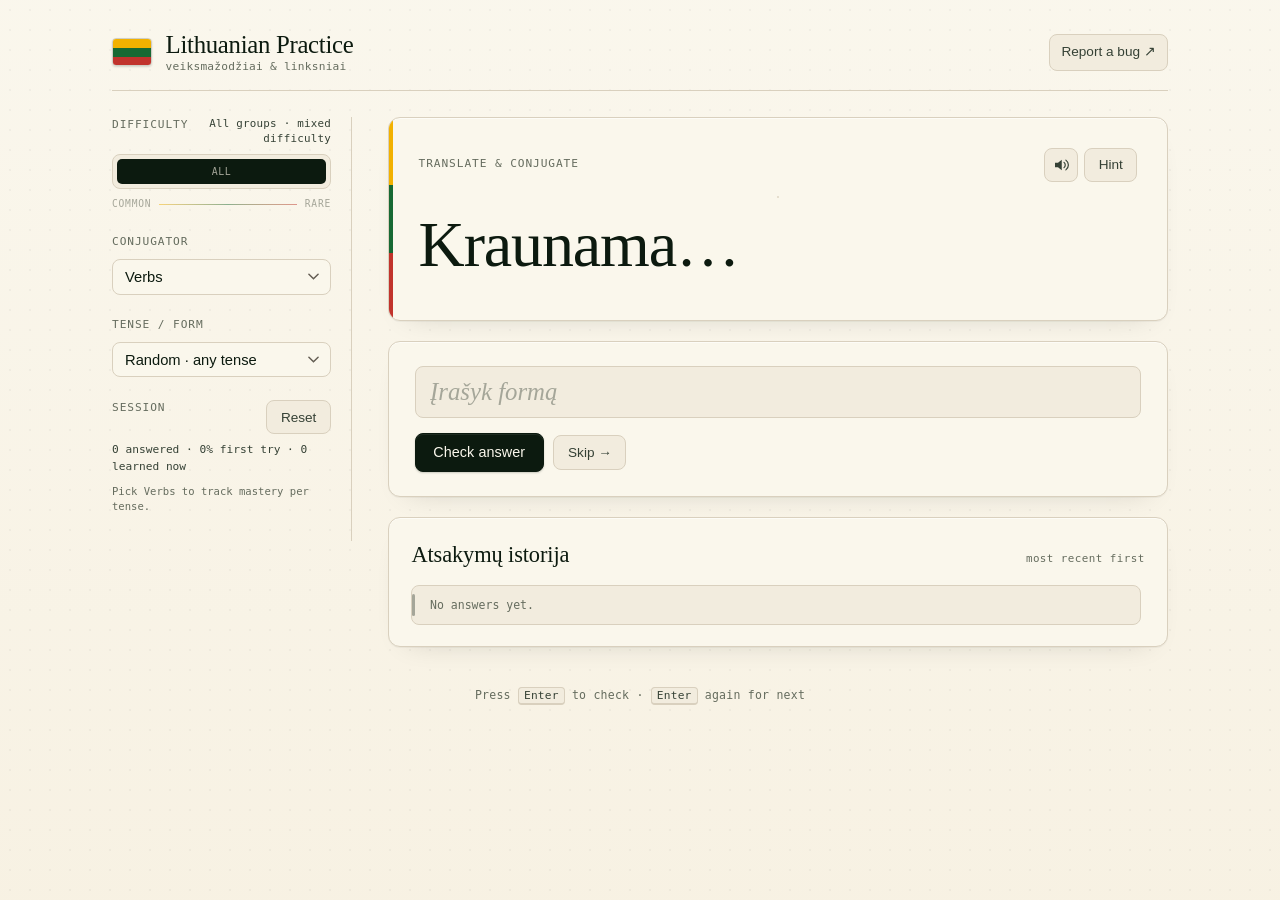
==== commit 92327a42: "Add verb mastery tracking and manual conjugations for tęsti/geidauti. Track per-form mastery in the " ====
--- a/index.html
+++ b/index.html
@@ -15,7 +15,7 @@
       href="https://fonts.googleapis.com/css2?family=Spectral:ital,wght@0,400;0,500;0,600;1,400;1,500&family=DM+Serif+Display:ital@0;1&family=Bricolage+Grotesque:opsz,wght@10..48,400;10..48,500;10..48,600;10..48,700&family=IBM+Plex+Sans:wght@400;500;600&family=JetBrains+Mono:wght@400;500;600&display=swap"
       rel="stylesheet"
     />
-    <link rel="stylesheet" href="styles.css?v=20260513b" />
+    <link rel="stylesheet" href="styles.css?v=20260608a" />
   </head>
   <body>
     <div class="page">
@@ -100,6 +100,18 @@
             </select>
           </div>
 
+          <div class="control-group session-group">
+            <div class="freq-head">
+              <span class="eyebrow">Session</span>
+              <button id="resetMasteryBtn" type="button" class="ghost-btn ghost-btn-sm">Reset</button>
+            </div>
+            <p id="sessionStats" class="session-stats">0 answered · 0% first try · 0 learned now</p>
+            <div id="sessionProgress" class="session-progress" hidden>
+              <div class="session-bar-track"><div id="sessionBar" class="session-bar-fill"></div></div>
+            </div>
+            <p id="sessionRegime" class="session-regime"></p>
+          </div>
+
           <p id="dataStats" class="stats"></p>
         </aside>
 
@@ -171,7 +183,7 @@
     </div>
 
     <script src="app-config.js"></script>
-    <script src="app.js?v=20260513b"></script>
+    <script src="app.js?v=20260608a"></script>
     <script src="frequency-chips.js?v=20260511a"></script>
     <script src="tweaks.js?v=20260511a"></script>
   </body>
--- a/styles.css
+++ b/styles.css
@@ -312,6 +312,54 @@
   color: var(--ink-muted);
 }
 
+/* ── Session score / mastery ──────────────────────────────── */
+
+.session-group {
+  gap: 0.5rem;
+}
+
+.ghost-btn-sm {
+  padding: 0.2rem 0.55rem;
+  font-size: 0.66rem;
+}
+
+.session-stats {
+  margin: 0;
+  font-family: var(--font-mono);
+  font-size: 0.7rem;
+  line-height: 1.5;
+  color: var(--ink-soft);
+}
+
+.session-progress {
+  margin-top: 0.1rem;
+}
+
+.session-bar-track {
+  width: 100%;
+  height: 7px;
+  border-radius: 999px;
+  background: var(--paper-2);
+  border: 1px solid var(--paper-edge);
+  overflow: hidden;
+}
+
+.session-bar-fill {
+  height: 100%;
+  width: 0%;
+  border-radius: 999px;
+  background: linear-gradient(90deg, var(--saffron), var(--forest));
+  transition: width 220ms ease;
+}
+
+.session-regime {
+  margin: 0;
+  font-family: var(--font-mono);
+  font-size: 0.66rem;
+  line-height: 1.45;
+  color: var(--ink-muted);
+}
+
 /* ── Frequency chip rail ──────────────────────────────────── */
 
 .freq-group {
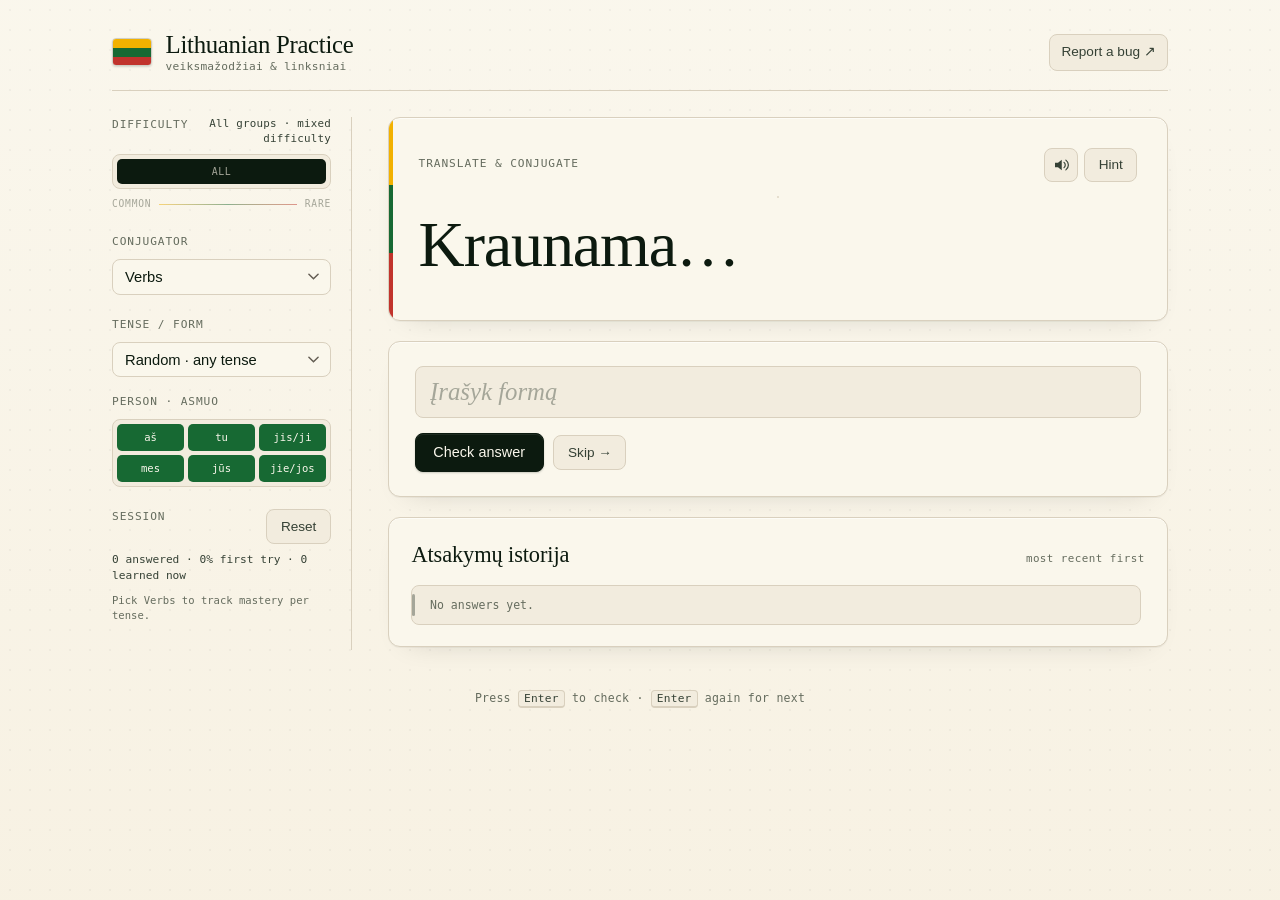
==== commit 07510241: "Add person chip selector to filter verb drills by asmuo. Let learners toggle aš/tu/mes and other per" ====
--- a/index.html
+++ b/index.html
@@ -15,7 +15,7 @@
       href="https://fonts.googleapis.com/css2?family=Spectral:ital,wght@0,400;0,500;0,600;1,400;1,500&family=DM+Serif+Display:ital@0;1&family=Bricolage+Grotesque:opsz,wght@10..48,400;10..48,500;10..48,600;10..48,700&family=IBM+Plex+Sans:wght@400;500;600&family=JetBrains+Mono:wght@400;500;600&display=swap"
       rel="stylesheet"
     />
-    <link rel="stylesheet" href="styles.css?v=20260608a" />
+    <link rel="stylesheet" href="styles.css?v=20260610a" />
   </head>
   <body>
     <div class="page">
@@ -85,6 +85,15 @@
               <option value="conditional">Sąlyginis · conditional</option>
               <option value="imperative">Liepiamoji · imperative</option>
             </select>
+            <span class="eyebrow person-eyebrow">Person · asmuo</span>
+            <div id="personChips" class="person-chips" role="group" aria-label="Verb person">
+              <button type="button" class="person-chip active" data-person="0" aria-pressed="true">aš</button>
+              <button type="button" class="person-chip active" data-person="1" aria-pressed="true">tu</button>
+              <button type="button" class="person-chip active" data-person="2" aria-pressed="true">jis/ji</button>
+              <button type="button" class="person-chip active" data-person="3" aria-pressed="true">mes</button>
+              <button type="button" class="person-chip active" data-person="4" aria-pressed="true">jūs</button>
+              <button type="button" class="person-chip active" data-person="5" aria-pressed="true">jie/jos</button>
+            </div>
           </div>
 
           <div id="nounControls" class="control-group">
@@ -183,7 +192,7 @@
     </div>
 
     <script src="app-config.js"></script>
-    <script src="app.js?v=20260608a"></script>
+    <script src="app.js?v=20260610a"></script>
     <script src="frequency-chips.js?v=20260511a"></script>
     <script src="tweaks.js?v=20260511a"></script>
   </body>
--- a/styles.css
+++ b/styles.css
@@ -360,6 +360,50 @@
   color: var(--ink-muted);
 }
 
+/* ── Person chips (verb) ──────────────────────────────────── */
+
+.person-eyebrow {
+  margin-top: 0.55rem;
+}
+
+.person-chips {
+  display: grid;
+  grid-template-columns: repeat(3, minmax(0, 1fr));
+  gap: 4px;
+  padding: 4px;
+  max-width: 100%;
+  box-sizing: border-box;
+  background: var(--paper-2);
+  border: 1px solid var(--paper-edge);
+  border-radius: var(--radius-md);
+}
+
+.person-chip {
+  min-width: 0;
+  font-family: var(--font-mono);
+  font-size: 0.66rem;
+  font-weight: 500;
+  color: var(--ink-muted);
+  background: transparent;
+  border: 1px solid transparent;
+  border-radius: 5px;
+  padding: 0.4rem 0.2rem;
+  text-align: center;
+  cursor: pointer;
+  transition: background 120ms ease, color 120ms ease;
+  box-sizing: border-box;
+}
+
+.person-chip:hover {
+  color: var(--ink);
+  background: var(--paper);
+}
+
+.person-chip.active {
+  background: var(--forest);
+  color: var(--paper);
+}
+
 /* ── Frequency chip rail ──────────────────────────────────── */
 
 .freq-group {
